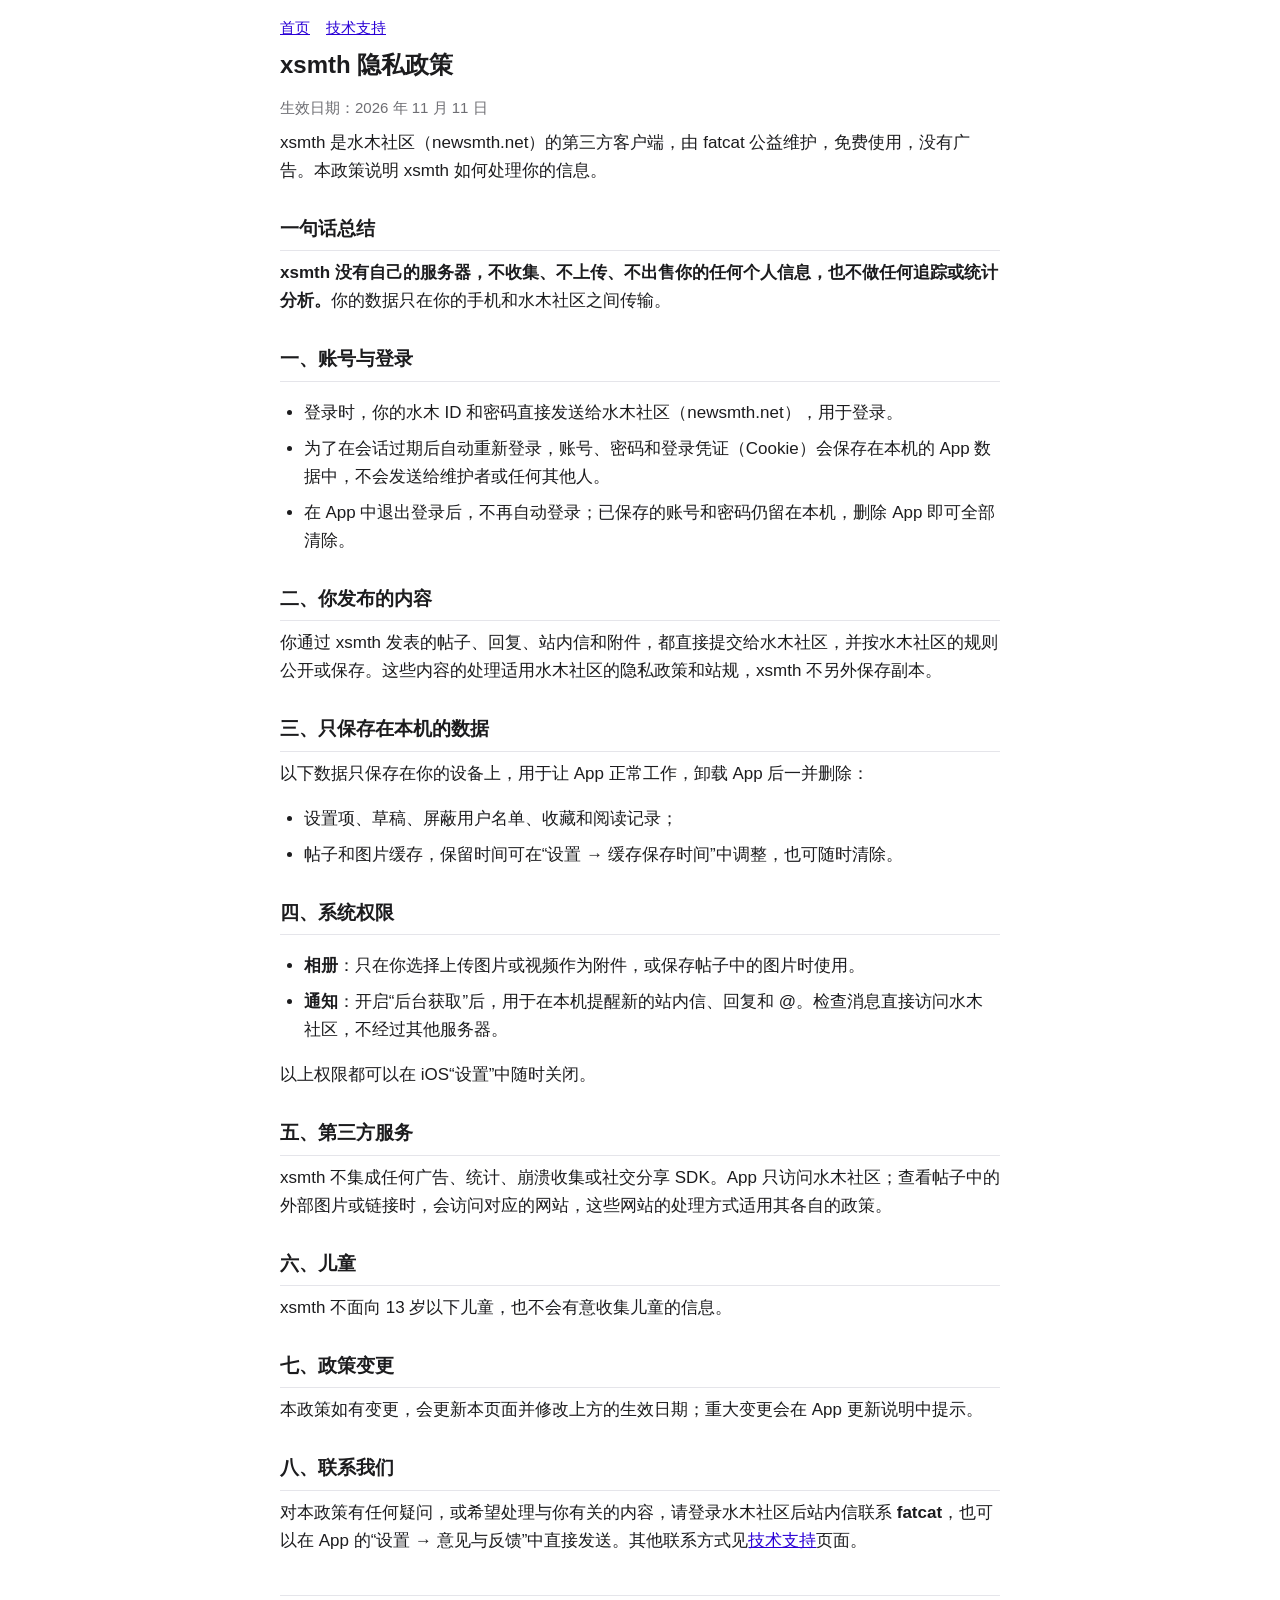
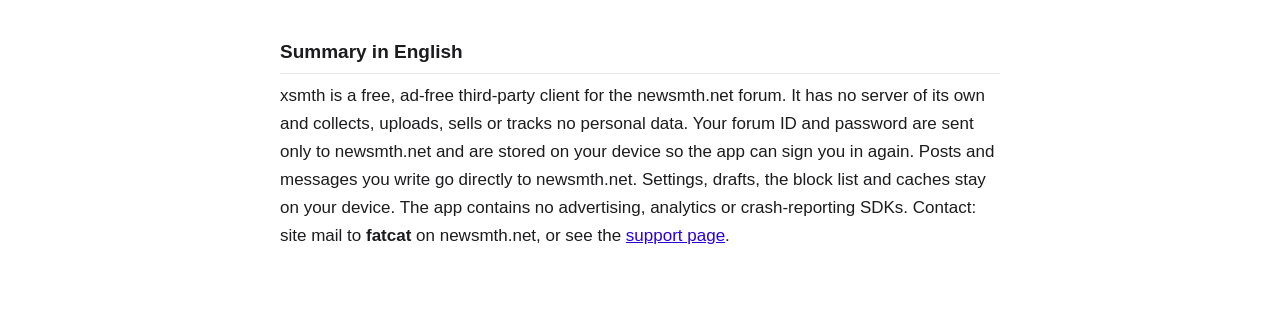
==== privacy.html @ bc0b44f0 "Add support and privacy pages for the xsmth App Store listing Co-Authored-By: Claude Opus 5.5 <norep" ====
<!DOCTYPE html>
<html lang="zh-CN">
<head>
<meta charset="utf-8">
<meta name="viewport" content="width=device-width, initial-scale=1">
<title>xsmth 隐私政策</title>
<link rel="stylesheet" href="style.css">
</head>
<body>
<nav><a href="index.html">首页</a><a href="support.html">技术支持</a></nav>
<h1>xsmth 隐私政策</h1>
<p class="muted">生效日期：2026 年 11 月 11 日</p>

<p>xsmth 是水木社区（newsmth.net）的第三方客户端，由 fatcat 公益维护，免费使用，没有广告。本政策说明 xsmth 如何处理你的信息。</p>

<h2>一句话总结</h2>
<p><b>xsmth 没有自己的服务器，不收集、不上传、不出售你的任何个人信息，也不做任何追踪或统计分析。</b>你的数据只在你的手机和水木社区之间传输。</p>

<h2>一、账号与登录</h2>
<ul>
<li>登录时，你的水木 ID 和密码直接发送给水木社区（newsmth.net），用于登录。</li>
<li>为了在会话过期后自动重新登录，账号、密码和登录凭证（Cookie）会保存在本机的 App 数据中，不会发送给维护者或任何其他人。</li>
<li>在 App 中退出登录后，不再自动登录；已保存的账号和密码仍留在本机，删除 App 即可全部清除。</li>
</ul>

<h2>二、你发布的内容</h2>
<p>你通过 xsmth 发表的帖子、回复、站内信和附件，都直接提交给水木社区，并按水木社区的规则公开或保存。这些内容的处理适用水木社区的隐私政策和站规，xsmth 不另外保存副本。</p>

<h2>三、只保存在本机的数据</h2>
<p>以下数据只保存在你的设备上，用于让 App 正常工作，卸载 App 后一并删除：</p>
<ul>
<li>设置项、草稿、屏蔽用户名单、收藏和阅读记录；</li>
<li>帖子和图片缓存，保留时间可在“设置 → 缓存保存时间”中调整，也可随时清除。</li>
</ul>

<h2>四、系统权限</h2>
<ul>
<li><b>相册</b>：只在你选择上传图片或视频作为附件，或保存帖子中的图片时使用。</li>
<li><b>通知</b>：开启“后台获取”后，用于在本机提醒新的站内信、回复和 @。检查消息直接访问水木社区，不经过其他服务器。</li>
</ul>
<p>以上权限都可以在 iOS“设置”中随时关闭。</p>

<h2>五、第三方服务</h2>
<p>xsmth 不集成任何广告、统计、崩溃收集或社交分享 SDK。App 只访问水木社区；查看帖子中的外部图片或链接时，会访问对应的网站，这些网站的处理方式适用其各自的政策。</p>

<h2>六、儿童</h2>
<p>xsmth 不面向 13 岁以下儿童，也不会有意收集儿童的信息。</p>

<h2>七、政策变更</h2>
<p>本政策如有变更，会更新本页面并修改上方的生效日期；重大变更会在 App 更新说明中提示。</p>

<h2>八、联系我们</h2>
<p>对本政策有任何疑问，或希望处理与你有关的内容，请登录水木社区后站内信联系 <b>fatcat</b>，也可以在 App 的“设置 → 意见与反馈”中直接发送。其他联系方式见<a href="support.html">技术支持</a>页面。</p>

<div class="en">
<h2>Summary in English</h2>
<p>xsmth is a free, ad-free third-party client for the newsmth.net forum. It has no server of its own and collects, uploads, sells or tracks no personal data. Your forum ID and password are sent only to newsmth.net and are stored on your device so the app can sign you in again. Posts and messages you write go directly to newsmth.net. Settings, drafts, the block list and caches stay on your device. The app contains no advertising, analytics or crash-reporting SDKs. Contact: site mail to <b>fatcat</b> on newsmth.net, or see the <a href="support.html">support page</a>.</p>
</div>
</body>
</html>
---- style.css ----
:root { color-scheme: light dark; --text: #1c1c1e; --muted: #6e6e73; --line: #e5e5ea; --link: #2a00d6; --bg: #ffffff; }
@media (prefers-color-scheme: dark) {
  :root { --text: #f2f2f7; --muted: #a1a1a6; --line: #38383a; --link: #8f86ff; --bg: #000000; }
}
html { -webkit-text-size-adjust: 100%; }
body { margin: 0; padding: 16px 20px 64px; background: var(--bg); color: var(--text);
  font: 17px/1.65 -apple-system, "PingFang SC", sans-serif; }
h1 { font-size: 24px; line-height: 1.3; margin: 8px 0 16px; }
h2 { font-size: 19px; margin: 28px 0 8px; padding-bottom: 6px; border-bottom: 1px solid var(--line); }
p, li { margin: 8px 0; }
ol, ul { padding-left: 1.4em; }
a { color: var(--link); }
.muted { color: var(--muted); font-size: 15px; }
body { max-width: 720px; margin: 0 auto; }
.en { margin-top: 40px; padding-top: 12px; border-top: 1px solid var(--line); }
nav { font-size: 15px; margin-bottom: 8px; }
nav a { margin-right: 16px; }
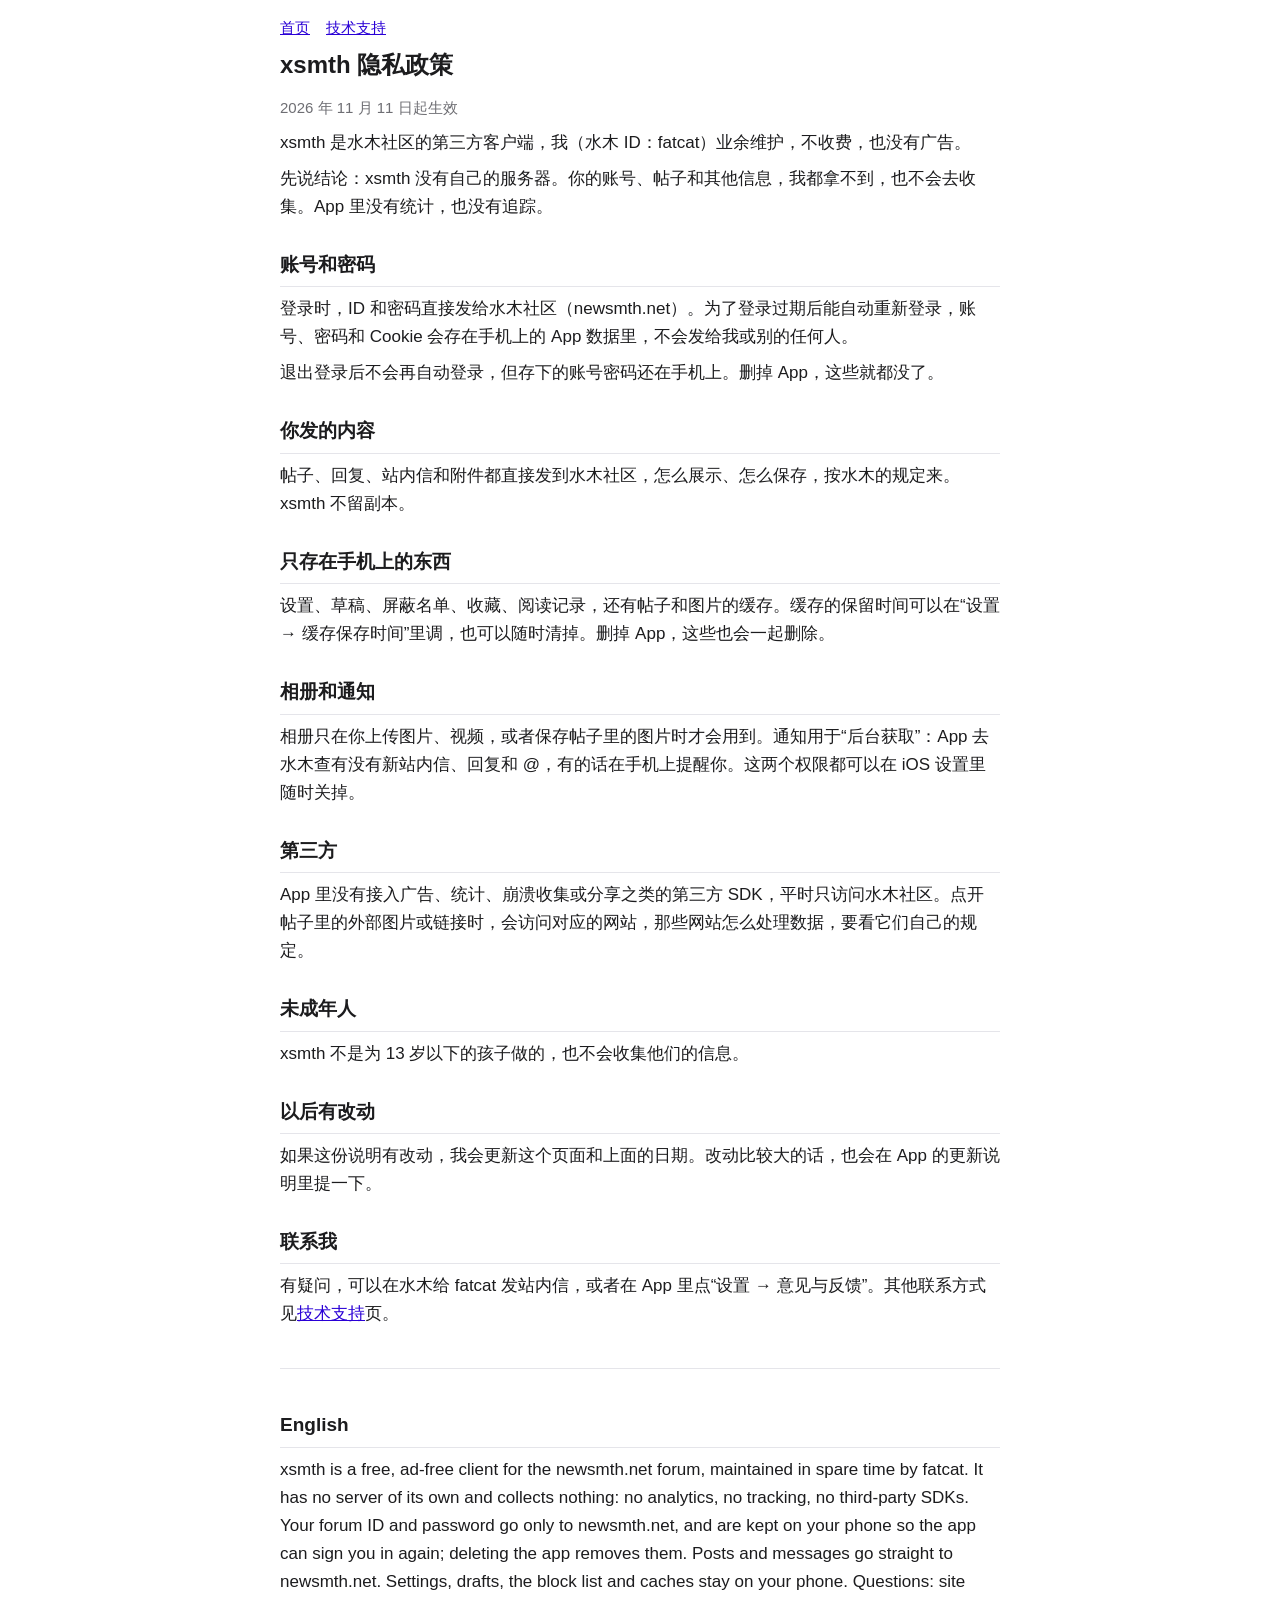
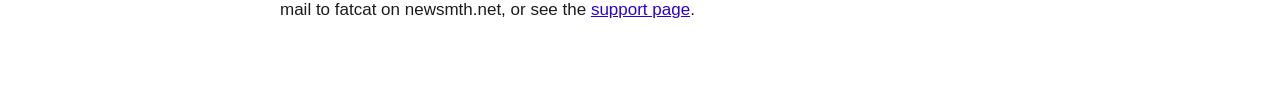
==== commit ba0be61a: "Rewrite the pages in a plainer voice Co-Authored-By: Claude Opus 5.5 <noreply@anthropic.com>" ====
--- a/privacy.html
+++ b/privacy.html
@@ -9,52 +9,40 @@
 <body>
 <nav><a href="index.html">首页</a><a href="support.html">技术支持</a></nav>
 <h1>xsmth 隐私政策</h1>
-<p class="muted">生效日期：2026 年 11 月 11 日</p>
+<p class="muted">2026 年 11 月 11 日起生效</p>
 
-<p>xsmth 是水木社区（newsmth.net）的第三方客户端，由 fatcat 公益维护，免费使用，没有广告。本政策说明 xsmth 如何处理你的信息。</p>
+<p>xsmth 是水木社区的第三方客户端，我（水木 ID：fatcat）业余维护，不收费，也没有广告。</p>
 
-<h2>一句话总结</h2>
-<p><b>xsmth 没有自己的服务器，不收集、不上传、不出售你的任何个人信息，也不做任何追踪或统计分析。</b>你的数据只在你的手机和水木社区之间传输。</p>
+<p>先说结论：xsmth 没有自己的服务器。你的账号、帖子和其他信息，我都拿不到，也不会去收集。App 里没有统计，也没有追踪。</p>
 
-<h2>一、账号与登录</h2>
-<ul>
-<li>登录时，你的水木 ID 和密码直接发送给水木社区（newsmth.net），用于登录。</li>
-<li>为了在会话过期后自动重新登录，账号、密码和登录凭证（Cookie）会保存在本机的 App 数据中，不会发送给维护者或任何其他人。</li>
-<li>在 App 中退出登录后，不再自动登录；已保存的账号和密码仍留在本机，删除 App 即可全部清除。</li>
-</ul>
+<h2>账号和密码</h2>
+<p>登录时，ID 和密码直接发给水木社区（newsmth.net）。为了登录过期后能自动重新登录，账号、密码和 Cookie 会存在手机上的 App 数据里，不会发给我或别的任何人。</p>
+<p>退出登录后不会再自动登录，但存下的账号密码还在手机上。删掉 App，这些就都没了。</p>
 
-<h2>二、你发布的内容</h2>
-<p>你通过 xsmth 发表的帖子、回复、站内信和附件，都直接提交给水木社区，并按水木社区的规则公开或保存。这些内容的处理适用水木社区的隐私政策和站规，xsmth 不另外保存副本。</p>
+<h2>你发的内容</h2>
+<p>帖子、回复、站内信和附件都直接发到水木社区，怎么展示、怎么保存，按水木的规定来。xsmth 不留副本。</p>
 
-<h2>三、只保存在本机的数据</h2>
-<p>以下数据只保存在你的设备上，用于让 App 正常工作，卸载 App 后一并删除：</p>
-<ul>
-<li>设置项、草稿、屏蔽用户名单、收藏和阅读记录；</li>
-<li>帖子和图片缓存，保留时间可在“设置 → 缓存保存时间”中调整，也可随时清除。</li>
-</ul>
+<h2>只存在手机上的东西</h2>
+<p>设置、草稿、屏蔽名单、收藏、阅读记录，还有帖子和图片的缓存。缓存的保留时间可以在“设置 → 缓存保存时间”里调，也可以随时清掉。删掉 App，这些也会一起删除。</p>
 
-<h2>四、系统权限</h2>
-<ul>
-<li><b>相册</b>：只在你选择上传图片或视频作为附件，或保存帖子中的图片时使用。</li>
-<li><b>通知</b>：开启“后台获取”后，用于在本机提醒新的站内信、回复和 @。检查消息直接访问水木社区，不经过其他服务器。</li>
-</ul>
-<p>以上权限都可以在 iOS“设置”中随时关闭。</p>
+<h2>相册和通知</h2>
+<p>相册只在你上传图片、视频，或者保存帖子里的图片时才会用到。通知用于“后台获取”：App 去水木查有没有新站内信、回复和 @，有的话在手机上提醒你。这两个权限都可以在 iOS 设置里随时关掉。</p>
 
-<h2>五、第三方服务</h2>
-<p>xsmth 不集成任何广告、统计、崩溃收集或社交分享 SDK。App 只访问水木社区；查看帖子中的外部图片或链接时，会访问对应的网站，这些网站的处理方式适用其各自的政策。</p>
+<h2>第三方</h2>
+<p>App 里没有接入广告、统计、崩溃收集或分享之类的第三方 SDK，平时只访问水木社区。点开帖子里的外部图片或链接时，会访问对应的网站，那些网站怎么处理数据，要看它们自己的规定。</p>
 
-<h2>六、儿童</h2>
-<p>xsmth 不面向 13 岁以下儿童，也不会有意收集儿童的信息。</p>
+<h2>未成年人</h2>
+<p>xsmth 不是为 13 岁以下的孩子做的，也不会收集他们的信息。</p>
 
-<h2>七、政策变更</h2>
-<p>本政策如有变更，会更新本页面并修改上方的生效日期；重大变更会在 App 更新说明中提示。</p>
+<h2>以后有改动</h2>
+<p>如果这份说明有改动，我会更新这个页面和上面的日期。改动比较大的话，也会在 App 的更新说明里提一下。</p>
 
-<h2>八、联系我们</h2>
-<p>对本政策有任何疑问，或希望处理与你有关的内容，请登录水木社区后站内信联系 <b>fatcat</b>，也可以在 App 的“设置 → 意见与反馈”中直接发送。其他联系方式见<a href="support.html">技术支持</a>页面。</p>
+<h2>联系我</h2>
+<p>有疑问，可以在水木给 fatcat 发站内信，或者在 App 里点“设置 → 意见与反馈”。其他联系方式见<a href="support.html">技术支持</a>页。</p>
 
 <div class="en">
-<h2>Summary in English</h2>
-<p>xsmth is a free, ad-free third-party client for the newsmth.net forum. It has no server of its own and collects, uploads, sells or tracks no personal data. Your forum ID and password are sent only to newsmth.net and are stored on your device so the app can sign you in again. Posts and messages you write go directly to newsmth.net. Settings, drafts, the block list and caches stay on your device. The app contains no advertising, analytics or crash-reporting SDKs. Contact: site mail to <b>fatcat</b> on newsmth.net, or see the <a href="support.html">support page</a>.</p>
+<h2>English</h2>
+<p>xsmth is a free, ad-free client for the newsmth.net forum, maintained in spare time by fatcat. It has no server of its own and collects nothing: no analytics, no tracking, no third-party SDKs. Your forum ID and password go only to newsmth.net, and are kept on your phone so the app can sign you in again; deleting the app removes them. Posts and messages go straight to newsmth.net. Settings, drafts, the block list and caches stay on your phone. Questions: site mail to fatcat on newsmth.net, or see the <a href="support.html">support page</a>.</p>
 </div>
 </body>
 </html>
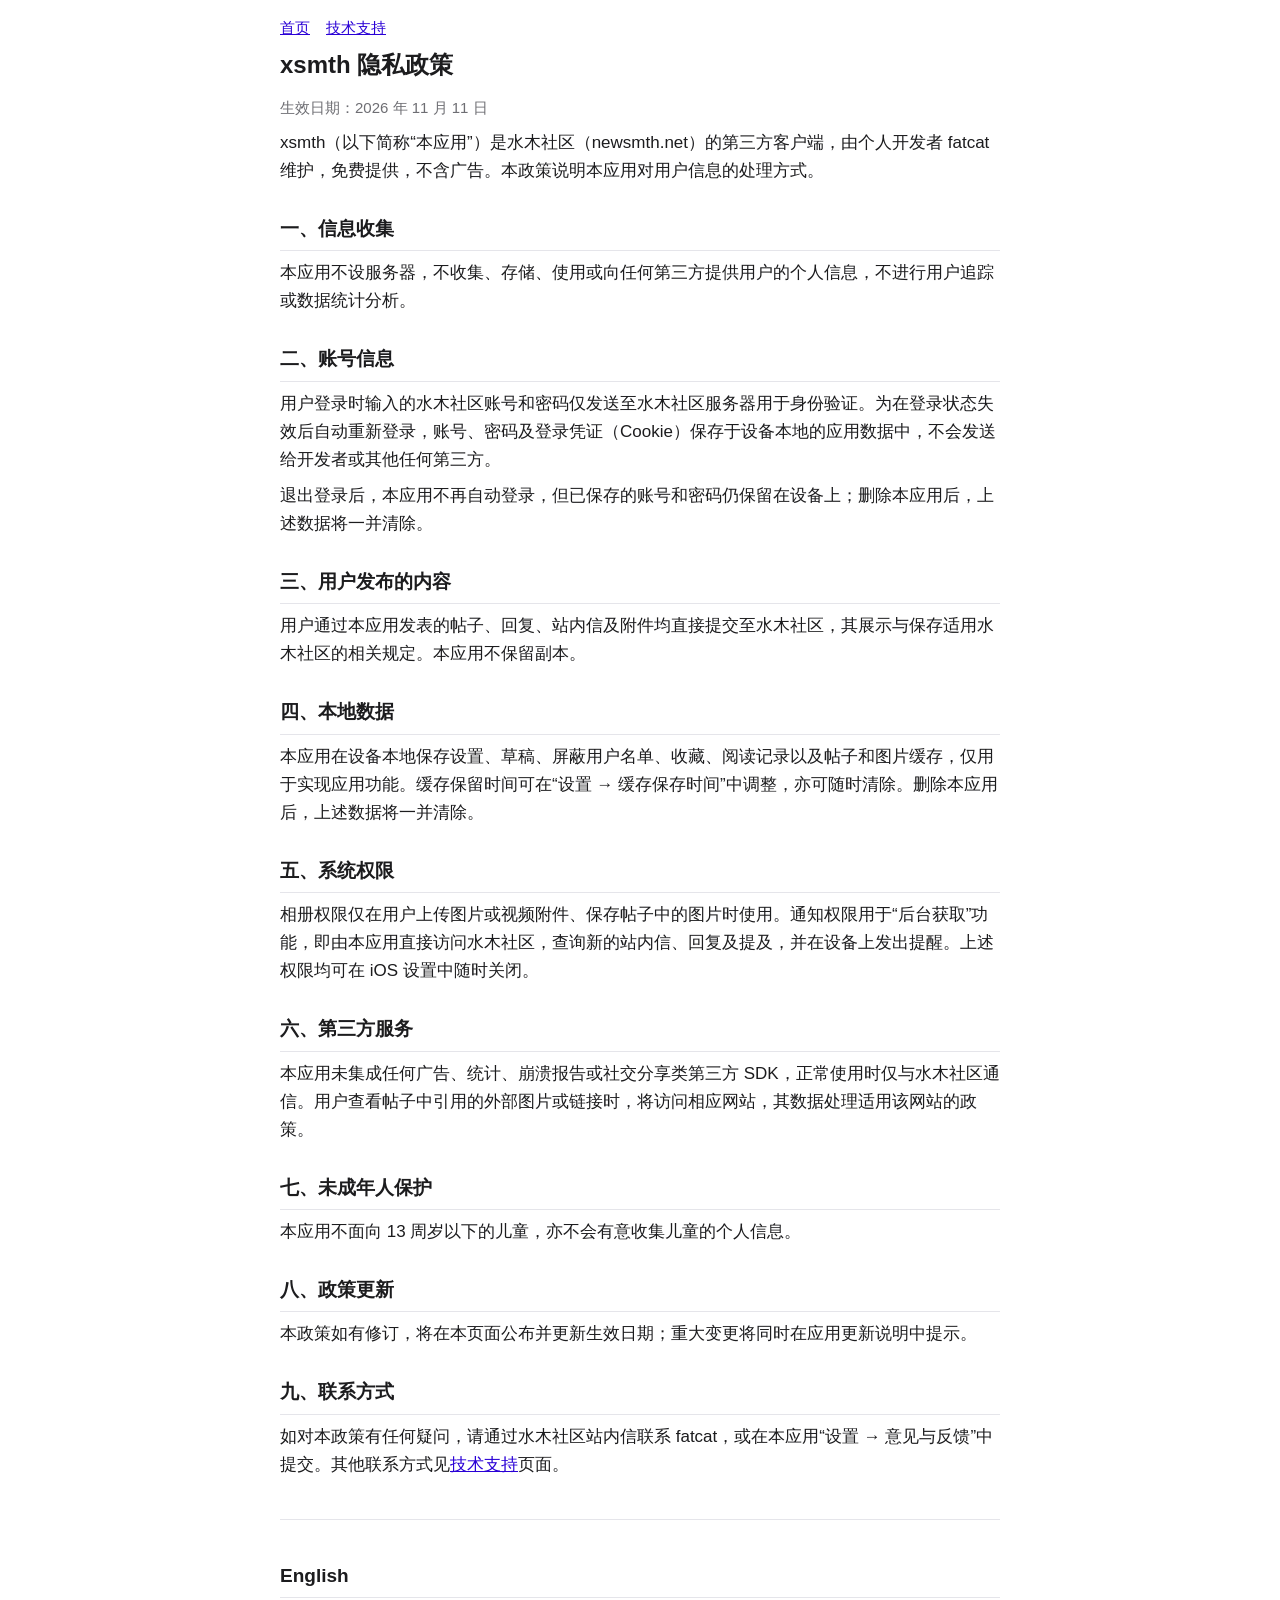
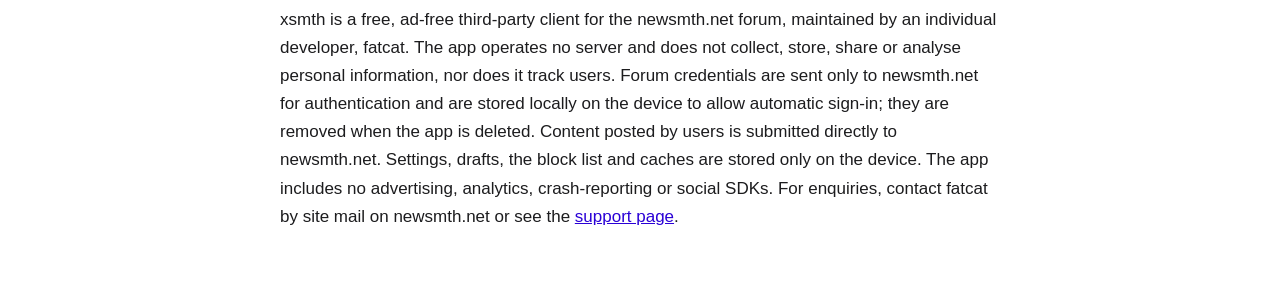
==== commit d25d0a94: "Rewrite the pages in a formal register Co-Authored-By: Claude Opus 5.5 <noreply@anthropic.com>" ====
--- a/privacy.html
+++ b/privacy.html
@@ -9,40 +9,41 @@
 <body>
 <nav><a href="index.html">首页</a><a href="support.html">技术支持</a></nav>
 <h1>xsmth 隐私政策</h1>
-<p class="muted">2026 年 11 月 11 日起生效</p>
+<p class="muted">生效日期：2026 年 11 月 11 日</p>
 
-<p>xsmth 是水木社区的第三方客户端，我（水木 ID：fatcat）业余维护，不收费，也没有广告。</p>
+<p>xsmth（以下简称“本应用”）是水木社区（newsmth.net）的第三方客户端，由个人开发者 fatcat 维护，免费提供，不含广告。本政策说明本应用对用户信息的处理方式。</p>
 
-<p>先说结论：xsmth 没有自己的服务器。你的账号、帖子和其他信息，我都拿不到，也不会去收集。App 里没有统计，也没有追踪。</p>
+<h2>一、信息收集</h2>
+<p>本应用不设服务器，不收集、存储、使用或向任何第三方提供用户的个人信息，不进行用户追踪或数据统计分析。</p>
 
-<h2>账号和密码</h2>
-<p>登录时，ID 和密码直接发给水木社区（newsmth.net）。为了登录过期后能自动重新登录，账号、密码和 Cookie 会存在手机上的 App 数据里，不会发给我或别的任何人。</p>
-<p>退出登录后不会再自动登录，但存下的账号密码还在手机上。删掉 App，这些就都没了。</p>
+<h2>二、账号信息</h2>
+<p>用户登录时输入的水木社区账号和密码仅发送至水木社区服务器用于身份验证。为在登录状态失效后自动重新登录，账号、密码及登录凭证（Cookie）保存于设备本地的应用数据中，不会发送给开发者或其他任何第三方。</p>
+<p>退出登录后，本应用不再自动登录，但已保存的账号和密码仍保留在设备上；删除本应用后，上述数据将一并清除。</p>
 
-<h2>你发的内容</h2>
-<p>帖子、回复、站内信和附件都直接发到水木社区，怎么展示、怎么保存，按水木的规定来。xsmth 不留副本。</p>
+<h2>三、用户发布的内容</h2>
+<p>用户通过本应用发表的帖子、回复、站内信及附件均直接提交至水木社区，其展示与保存适用水木社区的相关规定。本应用不保留副本。</p>
 
-<h2>只存在手机上的东西</h2>
-<p>设置、草稿、屏蔽名单、收藏、阅读记录，还有帖子和图片的缓存。缓存的保留时间可以在“设置 → 缓存保存时间”里调，也可以随时清掉。删掉 App，这些也会一起删除。</p>
+<h2>四、本地数据</h2>
+<p>本应用在设备本地保存设置、草稿、屏蔽用户名单、收藏、阅读记录以及帖子和图片缓存，仅用于实现应用功能。缓存保留时间可在“设置 → 缓存保存时间”中调整，亦可随时清除。删除本应用后，上述数据将一并清除。</p>
 
-<h2>相册和通知</h2>
-<p>相册只在你上传图片、视频，或者保存帖子里的图片时才会用到。通知用于“后台获取”：App 去水木查有没有新站内信、回复和 @，有的话在手机上提醒你。这两个权限都可以在 iOS 设置里随时关掉。</p>
+<h2>五、系统权限</h2>
+<p>相册权限仅在用户上传图片或视频附件、保存帖子中的图片时使用。通知权限用于“后台获取”功能，即由本应用直接访问水木社区，查询新的站内信、回复及提及，并在设备上发出提醒。上述权限均可在 iOS 设置中随时关闭。</p>
 
-<h2>第三方</h2>
-<p>App 里没有接入广告、统计、崩溃收集或分享之类的第三方 SDK，平时只访问水木社区。点开帖子里的外部图片或链接时，会访问对应的网站，那些网站怎么处理数据，要看它们自己的规定。</p>
+<h2>六、第三方服务</h2>
+<p>本应用未集成任何广告、统计、崩溃报告或社交分享类第三方 SDK，正常使用时仅与水木社区通信。用户查看帖子中引用的外部图片或链接时，将访问相应网站，其数据处理适用该网站的政策。</p>
 
-<h2>未成年人</h2>
-<p>xsmth 不是为 13 岁以下的孩子做的，也不会收集他们的信息。</p>
+<h2>七、未成年人保护</h2>
+<p>本应用不面向 13 周岁以下的儿童，亦不会有意收集儿童的个人信息。</p>
 
-<h2>以后有改动</h2>
-<p>如果这份说明有改动，我会更新这个页面和上面的日期。改动比较大的话，也会在 App 的更新说明里提一下。</p>
+<h2>八、政策更新</h2>
+<p>本政策如有修订，将在本页面公布并更新生效日期；重大变更将同时在应用更新说明中提示。</p>
 
-<h2>联系我</h2>
-<p>有疑问，可以在水木给 fatcat 发站内信，或者在 App 里点“设置 → 意见与反馈”。其他联系方式见<a href="support.html">技术支持</a>页。</p>
+<h2>九、联系方式</h2>
+<p>如对本政策有任何疑问，请通过水木社区站内信联系 fatcat，或在本应用“设置 → 意见与反馈”中提交。其他联系方式见<a href="support.html">技术支持</a>页面。</p>
 
 <div class="en">
 <h2>English</h2>
-<p>xsmth is a free, ad-free client for the newsmth.net forum, maintained in spare time by fatcat. It has no server of its own and collects nothing: no analytics, no tracking, no third-party SDKs. Your forum ID and password go only to newsmth.net, and are kept on your phone so the app can sign you in again; deleting the app removes them. Posts and messages go straight to newsmth.net. Settings, drafts, the block list and caches stay on your phone. Questions: site mail to fatcat on newsmth.net, or see the <a href="support.html">support page</a>.</p>
+<p>xsmth is a free, ad-free third-party client for the newsmth.net forum, maintained by an individual developer, fatcat. The app operates no server and does not collect, store, share or analyse personal information, nor does it track users. Forum credentials are sent only to newsmth.net for authentication and are stored locally on the device to allow automatic sign-in; they are removed when the app is deleted. Content posted by users is submitted directly to newsmth.net. Settings, drafts, the block list and caches are stored only on the device. The app includes no advertising, analytics, crash-reporting or social SDKs. For enquiries, contact fatcat by site mail on newsmth.net or see the <a href="support.html">support page</a>.</p>
 </div>
 </body>
 </html>
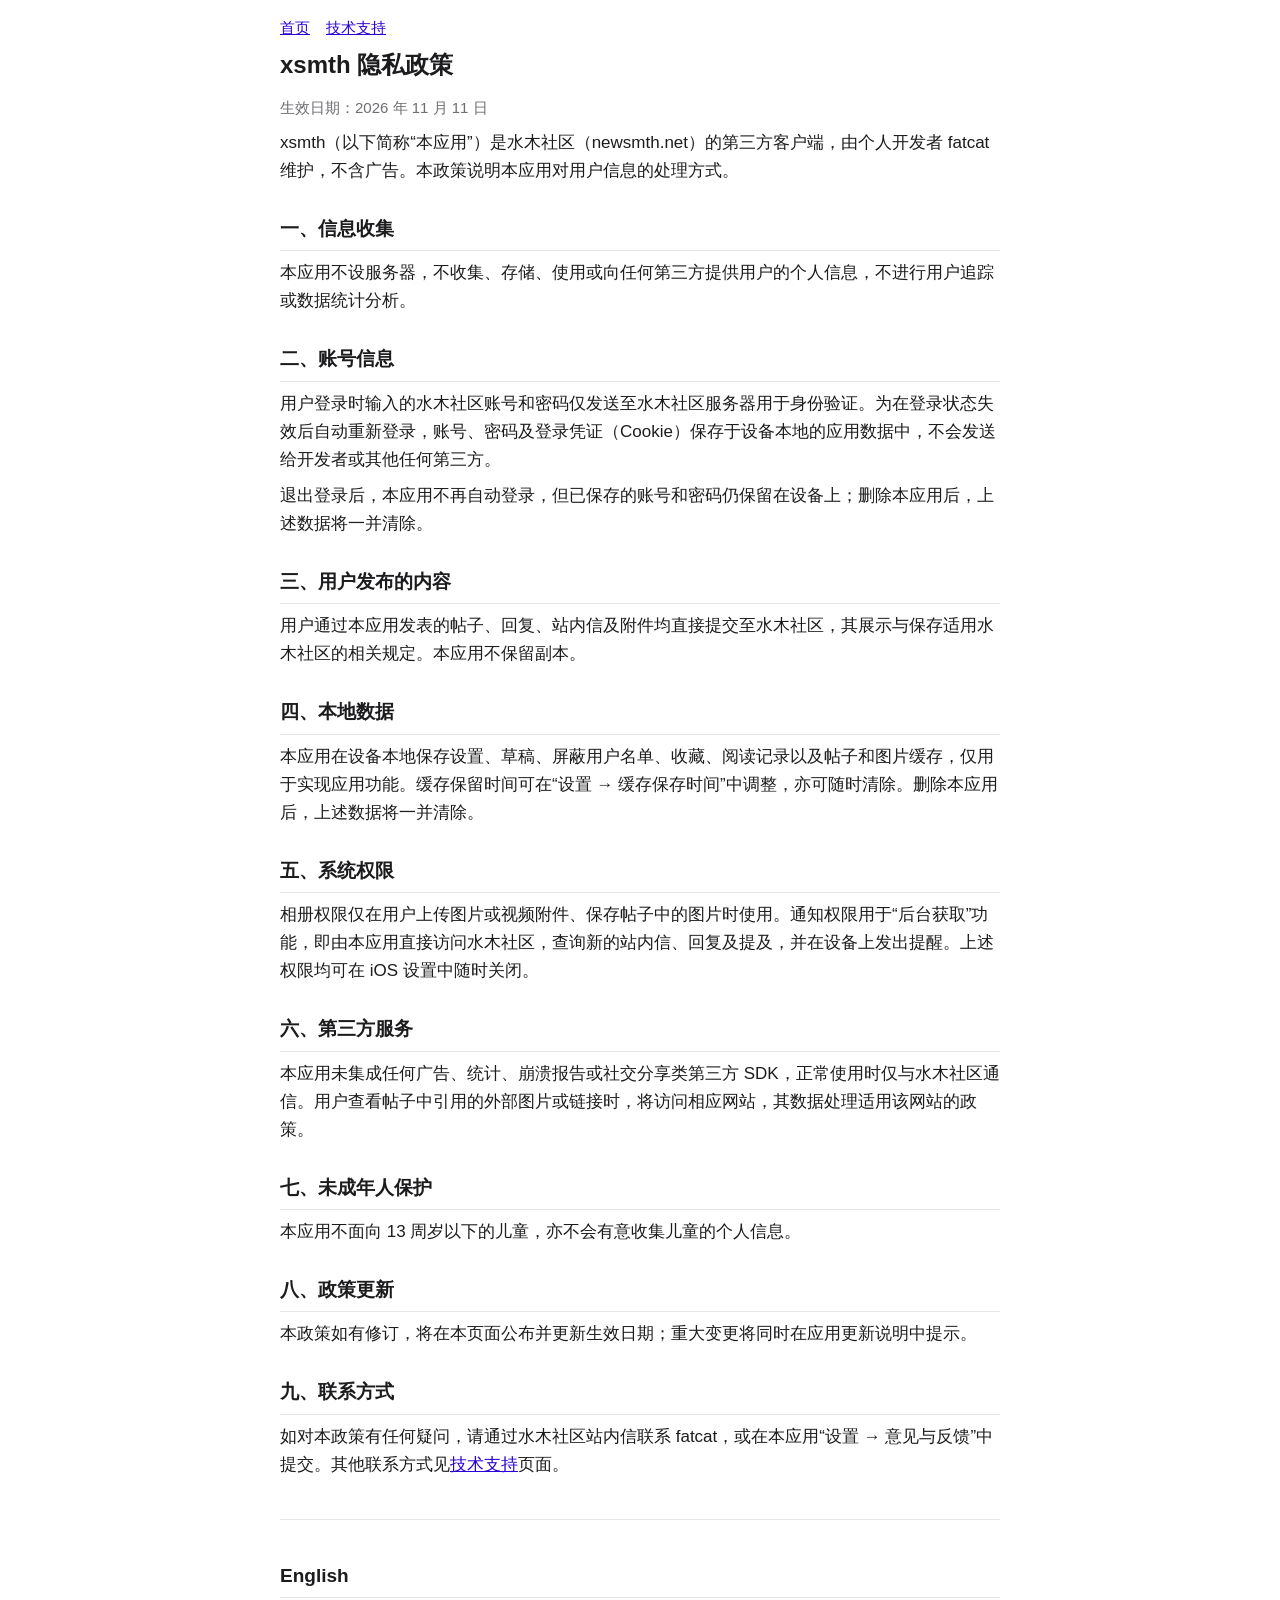
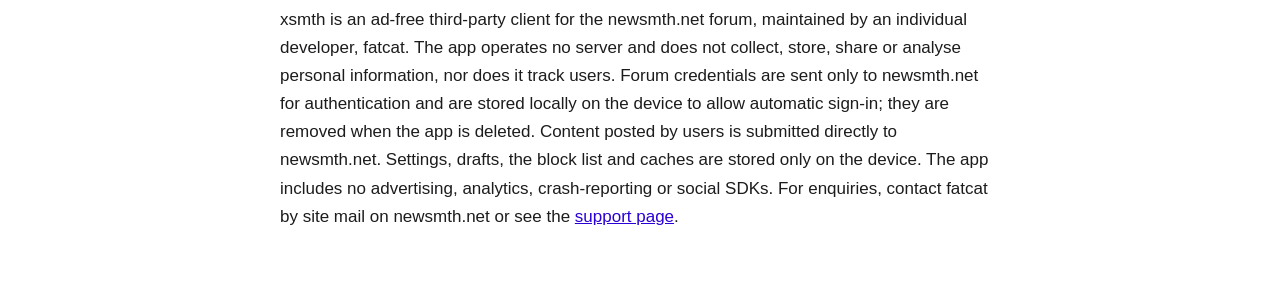
==== commit 037f5689: "Drop the wording about the app being free Co-Authored-By: Claude Opus 5.5 <noreply@anthropic.com>" ====
--- a/privacy.html
+++ b/privacy.html
@@ -11,7 +11,7 @@
 <h1>xsmth 隐私政策</h1>
 <p class="muted">生效日期：2026 年 11 月 11 日</p>
 
-<p>xsmth（以下简称“本应用”）是水木社区（newsmth.net）的第三方客户端，由个人开发者 fatcat 维护，免费提供，不含广告。本政策说明本应用对用户信息的处理方式。</p>
+<p>xsmth（以下简称“本应用”）是水木社区（newsmth.net）的第三方客户端，由个人开发者 fatcat 维护，不含广告。本政策说明本应用对用户信息的处理方式。</p>
 
 <h2>一、信息收集</h2>
 <p>本应用不设服务器，不收集、存储、使用或向任何第三方提供用户的个人信息，不进行用户追踪或数据统计分析。</p>
@@ -43,7 +43,7 @@
 
 <div class="en">
 <h2>English</h2>
-<p>xsmth is a free, ad-free third-party client for the newsmth.net forum, maintained by an individual developer, fatcat. The app operates no server and does not collect, store, share or analyse personal information, nor does it track users. Forum credentials are sent only to newsmth.net for authentication and are stored locally on the device to allow automatic sign-in; they are removed when the app is deleted. Content posted by users is submitted directly to newsmth.net. Settings, drafts, the block list and caches are stored only on the device. The app includes no advertising, analytics, crash-reporting or social SDKs. For enquiries, contact fatcat by site mail on newsmth.net or see the <a href="support.html">support page</a>.</p>
+<p>xsmth is an ad-free third-party client for the newsmth.net forum, maintained by an individual developer, fatcat. The app operates no server and does not collect, store, share or analyse personal information, nor does it track users. Forum credentials are sent only to newsmth.net for authentication and are stored locally on the device to allow automatic sign-in; they are removed when the app is deleted. Content posted by users is submitted directly to newsmth.net. Settings, drafts, the block list and caches are stored only on the device. The app includes no advertising, analytics, crash-reporting or social SDKs. For enquiries, contact fatcat by site mail on newsmth.net or see the <a href="support.html">support page</a>.</p>
 </div>
 </body>
 </html>
